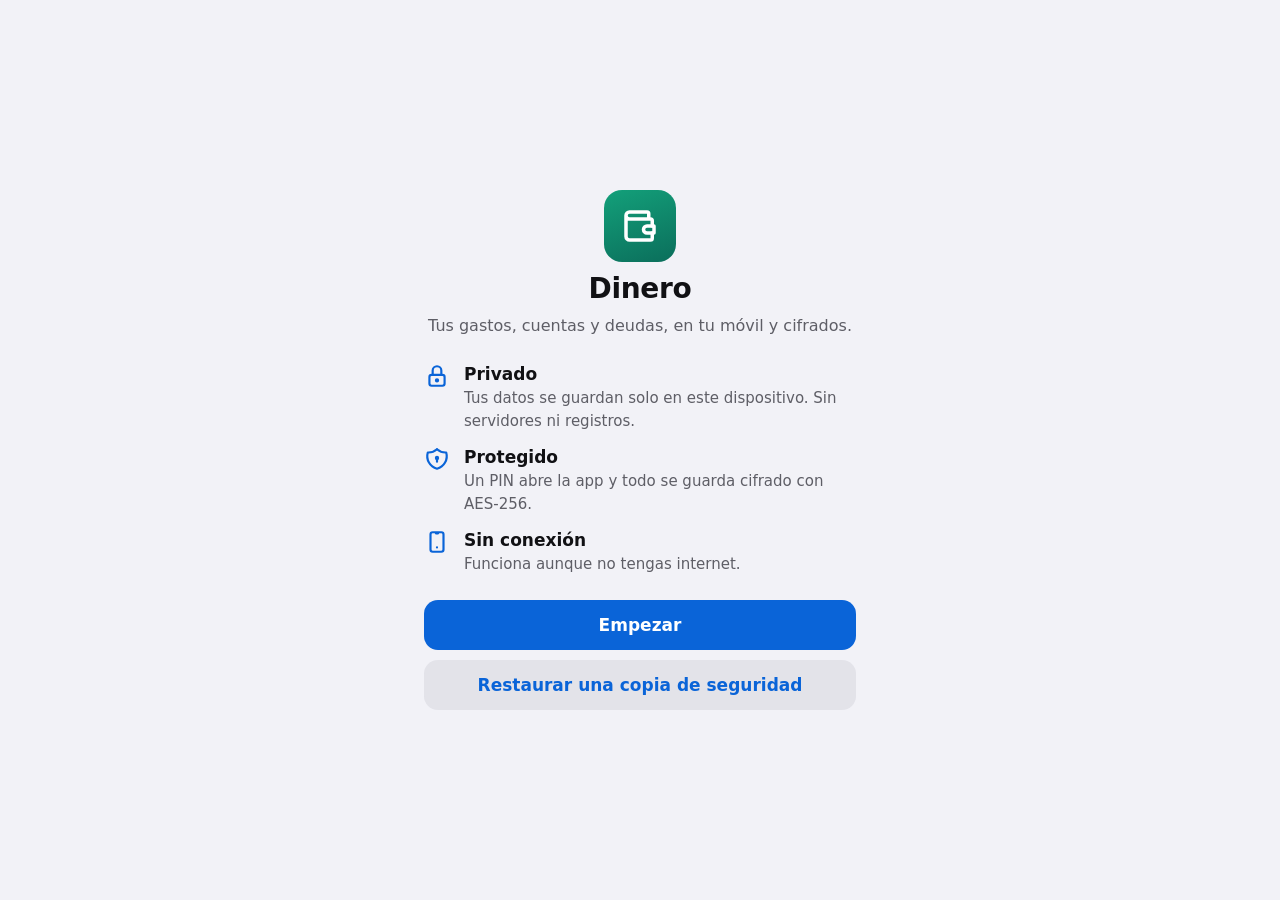
==== app/index.html @ c1103049 "Interfaz completa: PIN, movimientos, deudas, análisis y copias - Pantallas de bienvenida, PIN con lí" ====
<!doctype html>
<html lang="es">
<head>
  <meta charset="utf-8">
  <meta name="viewport" content="width=device-width, initial-scale=1, viewport-fit=cover">
  <meta http-equiv="Content-Security-Policy" content="default-src 'none'; script-src 'self'; style-src 'self'; img-src 'self'; connect-src 'self'; manifest-src 'self'; worker-src 'self'; base-uri 'none'; form-action 'none'; object-src 'none'; require-trusted-types-for 'script'; trusted-types app-sw">
  <meta name="referrer" content="no-referrer">
  <meta name="color-scheme" content="light dark">
  <meta name="theme-color" content="#F2F2F7" media="(prefers-color-scheme: light)">
  <meta name="theme-color" content="#000000" media="(prefers-color-scheme: dark)">
  <meta name="mobile-web-app-capable" content="yes">
  <meta name="apple-mobile-web-app-capable" content="yes">
  <meta name="apple-mobile-web-app-title" content="Dinero">
  <meta name="apple-mobile-web-app-status-bar-style" content="default">
  <meta name="format-detection" content="telephone=no">
  <meta name="description" content="Gastos, cuentas y deudas, cifrados en tu móvil.">
  <title>Dinero</title>
  <link rel="manifest" href="manifest.webmanifest">
  <link rel="icon" href="icons/icon.svg" type="image/svg+xml">
  <link rel="apple-touch-icon" href="icons/apple-touch-icon.png">
  <link rel="stylesheet" href="css/app.css">
  <script type="module" src="js/main.js"></script>
</head>
<body>
  <div id="app"></div>
  <noscript><p class="screen">Dinero necesita JavaScript para funcionar.</p></noscript>
</body>
</html>
---- app/css/app.css ----
/* Dinero — estilos. Sin dependencias ni fuentes externas. Modo claro/oscuro según el sistema. */

/* ---------------------------------------------------------------- Tokens */
:root {
  color-scheme: light dark;
  --bg: #F2F2F7;
  --bg-elev: #FFFFFF;
  --bg-elev-2: #E9E9EE;
  --fill: rgba(118, 118, 128, 0.12);
  --fill-strong: rgba(118, 118, 128, 0.22);
  --text: #111114;
  --text-2: #5E5E66;
  --text-3: #8A8A92;
  --sep: rgba(60, 60, 67, 0.18);
  --accent: #0A64D8;
  --accent-fill: #0A64D8;
  --accent-bg: #E7F0FD;
  --pos: #1B7F3A;
  --pos-fill: #2E9E4F;
  --neg: #C42B1C;
  --neg-bg: #FDECEA;
  --warn: #9A5800;
  --warn-fill: #E09100;
  --warn-bg: #FFF3DD;
  --seg-on: #FFFFFF;
  --toast-bg: rgba(28, 28, 30, 0.95);
  --shadow: 0 1px 2px rgba(0, 0, 0, 0.05);
  --radius: 12px;
  --tabbar-h: 56px;
  --safe-top: env(safe-area-inset-top, 0px);
  --safe-bottom: env(safe-area-inset-bottom, 0px);
  --kb: 0px;
  --font: -apple-system, BlinkMacSystemFont, "SF Pro Text", system-ui, "Segoe UI", Roboto, "Helvetica Neue", Arial, sans-serif;
}

@media (prefers-color-scheme: dark) {
  :root {
    --bg: #000000;
    --bg-elev: #1C1C1E;
    --bg-elev-2: #2C2C2E;
    --fill: rgba(118, 118, 128, 0.24);
    --fill-strong: rgba(118, 118, 128, 0.38);
    --text: #F5F5F7;
    --text-2: #AEAEB5;
    --text-3: #7C7C84;
    --sep: rgba(84, 84, 88, 0.65);
    --accent: #5AA2FF;
    --accent-fill: #1F6FEB;
    --accent-bg: rgba(90, 162, 255, 0.16);
    --pos: #45D16E;
    --pos-fill: #30B055;
    --neg: #FF6B5E;
    --neg-bg: rgba(255, 107, 94, 0.16);
    --warn: #FFB547;
    --warn-fill: #F0A020;
    --warn-bg: rgba(255, 181, 71, 0.16);
    --seg-on: #636366;
    --toast-bg: rgba(58, 58, 60, 0.97);
    --shadow: none;
  }
}

/* Colores de cuentas y categorías (contraste ≥ 4,2:1 con el símbolo blanco) */
.tone-blue { --tone: #1C64D4; }
.tone-indigo { --tone: #4B4FD8; }
.tone-purple { --tone: #7A3FD1; }
.tone-pink { --tone: #C2255C; }
.tone-red { --tone: #D92D20; }
.tone-orange { --tone: #D9480F; }
.tone-amber { --tone: #B26B00; }
.tone-green { --tone: #2B8A3E; }
.tone-teal { --tone: #0B7D86; }
.tone-cyan { --tone: #1577A8; }
.tone-brown { --tone: #8A5A3B; }
.tone-gray { --tone: #5F6670; }
.tone-graphite { --tone: #343A40; }

/* ---------------------------------------------------------------- Base */
*, *::before, *::after { box-sizing: border-box; }
html { -webkit-text-size-adjust: 100%; text-size-adjust: 100%; background: var(--bg); }
body {
  margin: 0;
  min-height: 100dvh;
  background: var(--bg);
  color: var(--text);
  font: 17px/1.35 var(--font);
  -webkit-font-smoothing: antialiased;
  overscroll-behavior-y: none;
  -webkit-tap-highlight-color: transparent;
}
button, input, select, textarea { font: inherit; color: inherit; }
button { cursor: pointer; touch-action: manipulation; -webkit-user-select: none; user-select: none; }
a { color: var(--accent); }
h1, h2, h3, p { margin: 0; }
:focus-visible { outline: 2px solid var(--accent); outline-offset: 2px; }
[hidden] { display: none !important; }
.sr-only { position: absolute; width: 1px; height: 1px; padding: 0; margin: -1px; overflow: hidden; clip: rect(0 0 0 0); white-space: nowrap; border: 0; }
.num { font-variant-numeric: tabular-nums; }
.muted { color: var(--text-2); }
.pos { color: var(--pos); }
.neg { color: var(--neg); }
.warn { color: var(--warn); }
.neutral { color: var(--text-2); }
.icon { display: block; flex: none; }

/* ---------------------------------------------------------------- Estructura */
.app { min-height: 100dvh; padding-bottom: calc(var(--tabbar-h) + var(--safe-bottom) + 96px); }
.app.no-tabbar { padding-bottom: calc(var(--safe-bottom) + 32px); }
.topbar {
  position: sticky;
  top: 0;
  z-index: 10;
  display: flex;
  align-items: center;
  gap: 4px;
  min-height: calc(var(--safe-top) + 52px);
  padding: calc(var(--safe-top) + 6px) 8px 6px 16px;
  background: color-mix(in srgb, var(--bg) 86%, transparent);
  -webkit-backdrop-filter: saturate(180%) blur(20px);
  backdrop-filter: saturate(180%) blur(20px);
}
.topbar h1 { flex: 1; min-width: 0; font-size: 30px; font-weight: 700; letter-spacing: -0.02em; white-space: nowrap; overflow: hidden; text-overflow: ellipsis; }
.topbar.sub { padding-left: 4px; }
.topbar.sub h1 { font-size: 17px; font-weight: 600; letter-spacing: 0; text-align: center; }
.topbar .back { display: inline-flex; align-items: center; gap: 0; min-width: 88px; }
.topbar .spacer { min-width: 88px; }
.topbar .actions { display: flex; align-items: center; justify-content: flex-end; min-width: 44px; }
.topbar.sub .actions { min-width: 88px; }
.view { display: grid; gap: 22px; max-width: 720px; margin: 0 auto; padding: 6px 16px 16px; }

.tabbar {
  position: fixed;
  left: 0;
  right: 0;
  bottom: 0;
  z-index: 20;
  display: grid;
  grid-template-columns: repeat(5, minmax(0, 1fr));
  height: calc(var(--tabbar-h) + var(--safe-bottom));
  padding-bottom: var(--safe-bottom);
  background: color-mix(in srgb, var(--bg-elev) 88%, transparent);
  -webkit-backdrop-filter: saturate(180%) blur(20px);
  backdrop-filter: saturate(180%) blur(20px);
  border-top: 0.5px solid var(--sep);
}
.tab {
  display: flex;
  flex-direction: column;
  align-items: center;
  justify-content: center;
  gap: 2px;
  min-width: 0;
  border: 0;
  background: none;
  color: var(--text-2);
  font-size: 11px;
  font-weight: 500;
  text-decoration: none;
}
.tab .icon { width: 26px; height: 26px; }
.tab[aria-current="page"] { color: var(--accent); }
.fab {
  position: fixed;
  right: 16px;
  bottom: calc(var(--tabbar-h) + var(--safe-bottom) + 16px);
  z-index: 15;
  display: grid;
  place-items: center;
  width: 58px;
  height: 58px;
  border: 0;
  border-radius: 50%;
  background: var(--accent-fill);
  color: #fff;
  box-shadow: 0 6px 18px rgba(0, 0, 0, 0.28);
}
.fab .icon { width: 28px; height: 28px; }
.fab:active { transform: scale(0.94); }

/* ---------------------------------------------------------------- Secciones y listas */
.section { display: grid; gap: 8px; }
.section-head { display: flex; align-items: baseline; justify-content: space-between; gap: 12px; margin: 0 4px; }
.section-title { font-size: 20px; font-weight: 700; letter-spacing: -0.01em; }
.section-link { border: 0; background: none; padding: 4px 0; color: var(--accent); font-size: 15px; }
.caption { font-size: 13px; color: var(--text-2); margin: 0 4px; }
.list { margin: 0; padding: 0; list-style: none; background: var(--bg-elev); border-radius: var(--radius); overflow: hidden; box-shadow: var(--shadow); }
.list > li { position: relative; }
.list > li + li::before { content: ""; position: absolute; top: 0; left: 64px; right: 0; border-top: 0.5px solid var(--sep); z-index: 1; }
.list.plain > li + li::before { left: 16px; }
.row {
  display: flex;
  align-items: center;
  gap: 12px;
  width: 100%;
  min-height: 52px;
  padding: 10px 16px;
  border: 0;
  background: none;
  color: inherit;
  text-align: left;
  text-decoration: none;
}
button.row:active, a.row:active { background: var(--fill); }
.row-main { flex: 1; min-width: 0; display: grid; gap: 1px; }
.row-title { overflow: hidden; text-overflow: ellipsis; white-space: nowrap; }
.row-sub { overflow: hidden; text-overflow: ellipsis; white-space: nowrap; font-size: 14px; color: var(--text-2); }
.row-value { flex: none; text-align: right; white-space: nowrap; font-variant-numeric: tabular-nums; }
.row-value small { display: block; font-size: 13px; color: var(--text-2); }
.row .chev { color: var(--text-3); width: 18px; height: 18px; margin-right: -4px; }
.row .check { color: var(--accent); }
.row.danger { color: var(--neg); justify-content: center; }
.row.accent { color: var(--accent); }
.row .badge { margin-left: 6px; }
.day-head { display: flex; justify-content: space-between; margin: 0 4px; font-size: 13px; font-weight: 600; color: var(--text-2); text-transform: uppercase; letter-spacing: 0.02em; }

/* ---------------------------------------------------------------- Iconos de color */
.tile {
  display: grid;
  place-items: center;
  flex: none;
  width: 36px;
  height: 36px;
  border-radius: 9px;
  background: var(--tone, #5F6670);
  color: #fff;
}
@media (prefers-color-scheme: dark) {
  .tile { box-shadow: inset 0 0 0 0.5px rgba(255, 255, 255, 0.14); }
}
.tile .icon { width: 22px; height: 22px; }
.tile .letters { font-size: 12px; font-weight: 700; letter-spacing: 0.01em; line-height: 1; }
.tile.sm { width: 28px; height: 28px; border-radius: 7px; }
.tile.sm .icon { width: 17px; height: 17px; }
.tile.sm .letters { font-size: 10px; }
.tile.lg { width: 64px; height: 64px; border-radius: 16px; }
.tile.lg .icon { width: 36px; height: 36px; }
.tile.lg .letters { font-size: 20px; }

/* ---------------------------------------------------------------- Tarjetas y cifras */
.card { display: grid; gap: 14px; padding: 16px; background: var(--bg-elev); border-radius: var(--radius); box-shadow: var(--shadow); }
button.card { width: 100%; border: 0; text-align: left; color: inherit; }
.card-head { display: flex; align-items: center; justify-content: space-between; gap: 12px; }
.card-title { font-size: 15px; font-weight: 600; color: var(--text-2); }
.hero-label { font-size: 15px; color: var(--text-2); }
.hero-value { font-size: 36px; font-weight: 700; letter-spacing: -0.02em; line-height: 1.1; }
.stats { display: grid; grid-template-columns: repeat(auto-fit, minmax(88px, 1fr)); gap: 12px 8px; }
.stats.two { grid-template-columns: repeat(2, minmax(0, 1fr)); }
.stat { display: grid; gap: 2px; min-width: 0; }
.stat-label { font-size: 13px; color: var(--text-2); }
.stat-value { font-size: clamp(13px, 3.8vw, 17px); font-weight: 600; white-space: nowrap; }
.kv { display: grid; grid-template-columns: 1fr auto; gap: 8px 0; margin: 0; font-variant-numeric: tabular-nums; }
.kv dt { color: var(--text-2); }
.kv dd { margin: 0; padding-left: 12px; text-align: right; }
.kv .total { font-weight: 700; color: var(--text); padding-top: 8px; border-top: 0.5px solid var(--sep); }
.notice { display: flex; gap: 12px; align-items: flex-start; padding: 14px 16px; border-radius: var(--radius); background: var(--accent-bg); }
.notice.warn { background: var(--warn-bg); }
.notice.danger { background: var(--neg-bg); }
.notice .icon { margin-top: 1px; color: var(--accent); }
.notice.warn .icon { color: var(--warn); }
.notice.danger .icon { color: var(--neg); }
.notice-body { flex: 1; display: grid; gap: 6px; font-size: 15px; }
.notice-title { font-weight: 600; }
.notice-actions { display: flex; flex-wrap: wrap; gap: 8px; margin-top: 4px; }
.badge { display: inline-block; padding: 2px 8px; border-radius: 10px; font-size: 12px; font-weight: 600; background: var(--fill); color: var(--text-2); vertical-align: 1px; }
.badge.warn { background: var(--warn-bg); color: var(--warn); }
.badge.danger { background: var(--neg-bg); color: var(--neg); }
.badge.ok { background: color-mix(in srgb, var(--pos-fill) 16%, transparent); color: var(--pos); }

/* ---------------------------------------------------------------- Progreso */
.progress { height: 8px; border-radius: 4px; background: var(--fill); overflow: hidden; }
.progress > span { display: block; width: var(--p, 0%); height: 100%; border-radius: inherit; background: var(--accent-fill); }
.progress.ok > span { background: var(--pos-fill); }
.progress.warn > span { background: var(--warn-fill); }
.progress.over > span { background: var(--neg); }
.budget { display: grid; gap: 8px; padding: 12px 16px; }
.budget-top { display: flex; align-items: center; gap: 12px; }
.budget-meta { display: flex; justify-content: space-between; gap: 8px; font-size: 13px; color: var(--text-2); font-variant-numeric: tabular-nums; }

/* ---------------------------------------------------------------- Botones */
.btn {
  display: inline-flex;
  align-items: center;
  justify-content: center;
  gap: 8px;
  width: 100%;
  min-height: 50px;
  padding: 0 20px;
  border: 0;
  border-radius: 14px;
  background: var(--fill);
  color: var(--accent);
  font-size: 17px;
  font-weight: 600;
  text-decoration: none;
}
.btn.primary { background: var(--accent-fill); color: #fff; }
.btn.danger { background: var(--neg-bg); color: var(--neg); }
.btn.small { width: auto; min-height: 36px; padding: 0 14px; border-radius: 18px; font-size: 15px; }
.btn:active { opacity: 0.75; }
.btn[aria-busy="true"] { opacity: 0.6; pointer-events: none; }
.btn-row { display: grid; grid-template-columns: repeat(auto-fit, minmax(140px, 1fr)); gap: 10px; }
.btn-text { min-height: 44px; padding: 8px; border: 0; background: none; color: var(--accent); font-size: 17px; }
.btn-text.strong { font-weight: 600; }
.btn-text.danger { color: var(--neg); }
.icon-btn { display: grid; place-items: center; width: 44px; height: 44px; border: 0; border-radius: 50%; background: none; color: var(--accent); }
.icon-btn:active { background: var(--fill); }
.icon-btn .icon { width: 24px; height: 24px; }

/* ---------------------------------------------------------------- Controles */
.seg { display: grid; grid-auto-columns: minmax(0, 1fr); grid-auto-flow: column; gap: 2px; padding: 2px; border-radius: 9px; background: var(--fill); }
.seg button { min-height: 34px; padding: 0 6px; border: 0; border-radius: 7px; background: none; font-size: 15px; font-weight: 500; white-space: nowrap; overflow: hidden; text-overflow: ellipsis; }
.seg button[aria-pressed="true"] { background: var(--seg-on); box-shadow: 0 1px 3px rgba(0, 0, 0, 0.14); font-weight: 600; }
.month-nav { display: flex; align-items: center; justify-content: space-between; gap: 8px; }
.month-nav .label { flex: 1; text-align: center; font-size: 17px; font-weight: 600; }
.month-nav .today { font-size: 13px; font-weight: 500; }
.toolbar { display: flex; gap: 8px; align-items: center; }
.search { position: relative; flex: 1; }
.search .icon { position: absolute; left: 10px; top: 50%; transform: translateY(-50%); width: 18px; height: 18px; color: var(--text-3); pointer-events: none; }
.search input { width: 100%; min-height: 40px; padding: 8px 12px 8px 36px; border: 0; border-radius: 10px; background: var(--fill); font-size: 17px; }

/* ---------------------------------------------------------------- Formularios */
.form { display: grid; gap: 18px; }
.field { display: grid; gap: 6px; min-width: 0; }
.field-label { margin: 0 4px; font-size: 13px; font-weight: 600; color: var(--text-2); text-transform: uppercase; letter-spacing: 0.02em; }
.input, .select {
  width: 100%;
  min-height: 48px;
  padding: 12px 14px;
  border: 0;
  border-radius: 12px;
  background: var(--bg-elev);
  font-size: 17px;
  box-shadow: var(--shadow);
}
.select { appearance: none; -webkit-appearance: none; background-image: none; }
.input::placeholder { color: var(--text-3); }
.input:focus, .select:focus { outline: 2px solid var(--accent); outline-offset: 0; }
.input[aria-invalid="true"] { outline: 2px solid var(--neg); }
.card .input, .card .select { background: var(--bg); box-shadow: none; }
input[type="date"].input { min-height: 48px; display: block; -webkit-appearance: none; appearance: none; text-align: left; }
input[type="date"].input::-webkit-date-and-time-value { text-align: left; }
.amount-field { display: flex; align-items: baseline; justify-content: center; gap: 6px; padding: 8px 0 4px; }
.amount-field input {
  width: 100%;
  min-width: 0;
  max-width: 280px;
  border: 0;
  background: none;
  font-size: 44px;
  font-weight: 700;
  letter-spacing: -0.02em;
  text-align: right;
  font-variant-numeric: tabular-nums;
  padding: 0;
}
.amount-field input:focus { outline: none; }
.amount-field input::placeholder { color: var(--text-3); }
.amount-field .currency { font-size: 32px; font-weight: 600; color: var(--text-2); }
.amount-compact-wrap { position: relative; }
.amount-compact-wrap span { position: absolute; right: 14px; top: 50%; transform: translateY(-50%); color: var(--text-2); pointer-events: none; }
.amount-compact { padding-right: 34px; text-align: right; }
.help { margin: 0 4px; font-size: 13px; color: var(--text-2); }
.error { margin: 0 4px; font-size: 14px; color: var(--neg); }
.error:empty { display: none; }
.quick { display: flex; flex-wrap: wrap; gap: 8px; }
.switch-row { display: flex; align-items: center; justify-content: space-between; gap: 12px; min-height: 52px; padding: 8px 16px; }
.switch-row label { flex: 1; }
.switch-row .row-sub { white-space: normal; }
.toggle {
  appearance: none;
  -webkit-appearance: none;
  position: relative;
  flex: none;
  width: 51px;
  height: 31px;
  margin: 0;
  border-radius: 16px;
  background: var(--fill-strong);
  transition: background 0.2s;
}
.toggle::after {
  content: "";
  position: absolute;
  top: 2px;
  left: 2px;
  width: 27px;
  height: 27px;
  border-radius: 50%;
  background: #fff;
  box-shadow: 0 2px 4px rgba(0, 0, 0, 0.22);
  transition: transform 0.2s;
}
.toggle:checked { background: var(--pos-fill); }
.toggle:checked::after { transform: translateX(20px); }
.stepper { display: inline-flex; align-items: center; gap: 4px; padding: 2px; border-radius: 10px; background: var(--fill); }
.stepper button { width: 40px; height: 34px; border: 0; border-radius: 8px; background: none; color: var(--accent); font-size: 20px; }
.stepper output { min-width: 28px; text-align: center; font-weight: 600; font-variant-numeric: tabular-nums; }

/* Selectores: chips, categorías, iconos y colores */
.chips { display: flex; gap: 8px; margin: 0 -16px; padding: 2px 16px; overflow-x: auto; scrollbar-width: none; overscroll-behavior-x: contain; }
.chips::-webkit-scrollbar { display: none; }
.chip {
  display: inline-flex;
  align-items: center;
  flex: none;
  gap: 8px;
  min-height: 42px;
  padding: 6px 14px 6px 6px;
  border: 0;
  border-radius: 21px;
  background: var(--bg-elev);
  box-shadow: inset 0 0 0 1px var(--sep);
  font-size: 15px;
  white-space: nowrap;
}
.chip.text-only { padding: 6px 14px; }
.chip[aria-pressed="true"] { background: var(--accent-bg); box-shadow: inset 0 0 0 2px var(--accent); font-weight: 600; }
.pick-grid { display: grid; grid-template-columns: repeat(auto-fill, minmax(76px, 1fr)); gap: 8px 4px; }
.pick {
  display: flex;
  flex-direction: column;
  align-items: center;
  gap: 6px;
  min-width: 0;
  padding: 8px 2px 6px;
  border: 0;
  border-radius: 12px;
  background: none;
  color: var(--text-2);
  font-size: 12px;
}
.pick span { max-width: 100%; overflow: hidden; text-overflow: ellipsis; white-space: nowrap; }
.pick[aria-pressed="true"] { background: var(--accent-bg); color: var(--text); font-weight: 600; }
.pick[aria-pressed="true"] .tile { box-shadow: 0 0 0 2px var(--bg), 0 0 0 4px var(--accent); }
.icon-grid { display: grid; grid-template-columns: repeat(auto-fill, minmax(52px, 1fr)); gap: 8px; }
.icon-choice { display: grid; place-items: center; height: 52px; border: 0; border-radius: 12px; background: var(--bg-elev); color: var(--text); }
.icon-choice .icon { width: 26px; height: 26px; }
.icon-choice[aria-pressed="true"] { background: var(--tone, var(--accent-fill)); color: #fff; }
.swatches { display: flex; flex-wrap: wrap; gap: 12px; }
.swatch { width: 38px; height: 38px; border: 0; border-radius: 50%; background: var(--tone); }
.swatch[aria-pressed="true"] { box-shadow: 0 0 0 3px var(--bg), 0 0 0 5px var(--tone); }
.preview { display: flex; justify-content: center; padding: 6px 0; }

/* ---------------------------------------------------------------- Hojas (diálogos inferiores) */
dialog.sheet {
  position: fixed;
  inset: auto 0 0 0;
  display: flex;
  flex-direction: column;
  width: 100%;
  max-width: 640px;
  height: auto;
  max-height: calc(100dvh - var(--safe-top) - 12px);
  margin: 0 auto;
  padding: 0;
  border: 0;
  border-radius: 14px 14px 0 0;
  background: var(--bg);
  color: var(--text);
  overflow: hidden;
  overscroll-behavior: contain;
}
dialog.sheet.tall { height: calc(100dvh - var(--safe-top) - 12px); }
dialog.sheet:not([open]) { display: none; }
dialog.sheet::backdrop { background: rgba(0, 0, 0, 0.42); }
dialog.sheet[open] { animation: sheet-in 0.32s cubic-bezier(0.2, 0.9, 0.25, 1); }
dialog.sheet.closing { animation: sheet-out 0.22s ease-in forwards; }
.sheet-head { display: grid; grid-template-columns: minmax(0, 1fr) auto minmax(0, 1fr); align-items: center; gap: 4px; padding: 6px 8px 2px; }
.sheet-head > :first-child { justify-self: start; }
.sheet-head > :last-child { justify-self: end; }
.sheet-title { max-width: 60vw; font-size: 17px; font-weight: 600; text-align: center; white-space: nowrap; overflow: hidden; text-overflow: ellipsis; }
.sheet-body { flex: 1; display: grid; grid-auto-rows: max-content; align-content: start; gap: 20px; padding: 10px 16px calc(24px + var(--safe-bottom) + var(--kb)); overflow-y: auto; overscroll-behavior: contain; -webkit-overflow-scrolling: touch; }
@keyframes sheet-in { from { transform: translateY(100%); } to { transform: none; } }
@keyframes sheet-out { from { transform: none; } to { transform: translateY(100%); } }

dialog.alert {
  width: min(320px, calc(100vw - 48px));
  padding: 0;
  border: 0;
  border-radius: 16px;
  background: var(--bg-elev);
  color: var(--text);
  text-align: center;
}
dialog.alert::backdrop { background: rgba(0, 0, 0, 0.42); }
dialog.alert[open] { animation: alert-in 0.2s ease-out; }
.alert-body { display: grid; gap: 8px; padding: 20px 18px 16px; }
.alert-title { font-size: 17px; font-weight: 600; }
.alert-text { font-size: 15px; color: var(--text-2); }
.alert-body .input { margin-top: 8px; background: var(--bg); text-align: center; }
.alert-actions { display: grid; grid-auto-flow: column; grid-auto-columns: 1fr; border-top: 0.5px solid var(--sep); }
.alert-actions button { min-height: 46px; border: 0; background: none; color: var(--accent); font-size: 17px; }
.alert-actions button + button { border-left: 0.5px solid var(--sep); }
.alert-actions .strong { font-weight: 600; }
.alert-actions .danger { color: var(--neg); font-weight: 600; }
@keyframes alert-in { from { transform: scale(1.08); opacity: 0; } to { transform: none; opacity: 1; } }

/* ---------------------------------------------------------------- Avisos (toasts) */
.toasts {
  position: fixed;
  inset: auto 0 calc(var(--tabbar-h) + var(--safe-bottom) + 88px) 0;
  z-index: 1000;
  display: grid;
  justify-items: center;
  gap: 8px;
  width: 100%;
  max-width: none;
  height: auto;
  margin: 0;
  padding: 0 16px;
  border: 0;
  background: none;
  overflow: visible;
  pointer-events: none;
}
.toasts:popover-open { display: grid; }
.toast {
  display: flex;
  align-items: center;
  gap: 16px;
  width: 100%;
  max-width: 520px;
  padding: 12px 16px;
  border-radius: 14px;
  background: var(--toast-bg);
  color: #fff;
  font-size: 15px;
  box-shadow: 0 8px 24px rgba(0, 0, 0, 0.25);
  pointer-events: auto;
  animation: toast-in 0.25s ease-out;
}
.toast span { flex: 1; }
.toast button { border: 0; background: none; color: #7DBBFF; font-size: 15px; font-weight: 700; padding: 4px 0; }
.toast.error { background: #B3261E; }
.toast.error button { color: #fff; }
@keyframes toast-in { from { transform: translateY(12px); opacity: 0; } to { transform: none; opacity: 1; } }

/* ---------------------------------------------------------------- Bloqueo, PIN y bienvenida */
.screen {
  display: grid;
  align-content: center;
  justify-items: center;
  gap: 22px;
  min-height: 100dvh;
  max-width: 480px;
  margin: 0 auto;
  padding: calc(var(--safe-top) + 24px) 24px calc(var(--safe-bottom) + 24px);
  text-align: center;
}
.screen.top { align-content: start; }
.screen .lead { display: grid; gap: 8px; justify-items: center; }
.screen h1 { font-size: 28px; font-weight: 700; letter-spacing: -0.01em; }
.screen .text { color: var(--text-2); font-size: 16px; }
.screen .actions { display: grid; gap: 10px; width: 100%; }
.screen .notice, .screen .form, .screen .card { width: 100%; text-align: left; }
.app-mark {
  display: grid;
  place-items: center;
  width: 72px;
  height: 72px;
  border-radius: 18px;
  background: linear-gradient(160deg, #13A07A, #0B6E5B);
  color: #fff;
}
.app-mark .icon { width: 42px; height: 42px; }
.benefits { display: grid; gap: 14px; width: 100%; padding: 4px 0; margin: 0; list-style: none; text-align: left; }
.benefits li { display: flex; gap: 14px; align-items: flex-start; }
.benefits .icon { color: var(--accent); width: 26px; height: 26px; }
.benefits strong { display: block; }
.benefits span { color: var(--text-2); font-size: 15px; }
.pin-dots { display: flex; gap: 18px; justify-content: center; }
.pin-dots span { width: 14px; height: 14px; border-radius: 50%; border: 1.5px solid var(--text-2); transition: background 0.1s; }
.pin-dots span.on { background: var(--text); border-color: var(--text); }
.pin-dots.shake { animation: shake 0.42s; }
.pin-msg { min-height: 22px; font-size: 15px; color: var(--text-2); }
.pin-msg.error { color: var(--neg); }
.pin-pad { display: grid; grid-template-columns: repeat(3, 76px); gap: 16px 26px; justify-content: center; }
.pin-key {
  display: grid;
  place-items: center;
  width: 76px;
  height: 76px;
  border: 0;
  border-radius: 50%;
  background: var(--fill);
  font-size: 30px;
  font-weight: 400;
  font-variant-numeric: tabular-nums;
}
.pin-key:active { background: var(--fill-strong); }
.pin-key.ghost { background: none; }
.pin-key.ghost .icon { width: 28px; height: 28px; }
.pin-pad[aria-disabled="true"] { opacity: 0.45; pointer-events: none; }
.spinner { width: 28px; height: 28px; border: 3px solid var(--fill-strong); border-top-color: var(--accent); border-radius: 50%; animation: spin 0.8s linear infinite; }
@keyframes spin { to { transform: rotate(360deg); } }
@keyframes shake { 10%, 90% { transform: translateX(-2px); } 20%, 80% { transform: translateX(4px); } 30%, 50%, 70% { transform: translateX(-8px); } 40%, 60% { transform: translateX(8px); } }

/* Al salir de la app se ocultan los datos (la captura del selector de apps no los muestra) */
html.private #app,
html.private dialog,
html.private .toasts { visibility: hidden; }
html.private body { background: var(--bg) url("../icons/icon.svg") center / 72px no-repeat; }

/* ---------------------------------------------------------------- Estados vacíos */
.empty { display: grid; justify-items: center; gap: 10px; padding: 28px 16px; text-align: center; color: var(--text-2); }
.empty .icon { width: 40px; height: 40px; color: var(--text-3); }
.empty strong { color: var(--text); font-size: 17px; }

/* ---------------------------------------------------------------- Gráficas */
/* Colores de series validados (guía dataviz): contraste y separación para daltonismo */
:root { --series-1: #2a78d6; --series-income: #1baf7a; --series-expense: #eb6834; }
@media (prefers-color-scheme: dark) {
  :root { --series-1: #3987e5; --series-income: #199e70; --series-expense: #d95926; }
}
.chart-box { display: grid; gap: 8px; }
.chart { display: block; width: 100%; max-width: 520px; height: auto; margin: 0 auto; overflow: visible; }
.chart text { fill: var(--text-2); font-size: 11px; font-family: var(--font); font-variant-numeric: tabular-nums; }
.chart .grid { stroke: var(--sep); stroke-width: 1; }
.chart .axis { stroke: var(--text-3); stroke-width: 1; }
.chart .sel-band { fill: var(--fill); }
.chart .series-income { fill: var(--series-income); }
.chart .series-expense { fill: var(--series-expense); }
.chart .line { fill: none; stroke: var(--series-1); stroke-width: 2; stroke-linejoin: round; stroke-linecap: round; }
.chart .area { fill: var(--series-1); opacity: 0.1; }
.chart .crosshair { stroke: var(--text-3); stroke-width: 1; }
.chart .dot { fill: var(--series-1); stroke: var(--bg-elev); stroke-width: 2; }
.chart .hit { fill: transparent; outline: none; cursor: pointer; }
.chart .hit:focus-visible { stroke: var(--accent); stroke-width: 2; }
.chart .segment { fill: var(--tone); stroke: var(--bg-elev); stroke-width: 2; }
.chart .donut-value { fill: var(--text); font-size: 15px; font-weight: 700; }
.chart .donut-caption { fill: var(--text-2); font-size: 11px; }
.donut { max-width: 148px; }
.donut-wrap { display: grid; grid-template-columns: 148px minmax(0, 1fr); gap: 16px; align-items: center; }
@media (max-width: 359px) { .donut-wrap { grid-template-columns: 1fr; justify-items: center; } }
.share-list { display: grid; gap: 10px; margin: 0; padding: 0; list-style: none; min-width: 0; }
.share-list button { display: grid; grid-template-columns: auto minmax(0, 1fr) auto; align-items: center; gap: 8px; width: 100%; padding: 0; border: 0; background: none; text-align: left; font-size: 14px; }
.share-list .name { overflow: hidden; text-overflow: ellipsis; white-space: nowrap; }
.share-list .val { font-variant-numeric: tabular-nums; color: var(--text-2); }
.chart-legend { display: flex; flex-wrap: wrap; gap: 6px 14px; margin: 0; padding: 0; list-style: none; font-size: 13px; color: var(--text-2); }
.chart-legend li { display: inline-flex; align-items: center; gap: 6px; }
.chart-legend i { width: 10px; height: 10px; border-radius: 3px; }
.swatch-income { background: var(--series-income); }
.swatch-expense { background: var(--series-expense); }
.chart-tip { min-height: 20px; font-size: 14px; color: var(--text-2); }
.chart-tip strong { color: var(--text); font-variant-numeric: tabular-nums; }
.key { display: inline-block; width: 12px; height: 3px; margin-right: 4px; border-radius: 2px; vertical-align: middle; }
.key-income { background: var(--series-income); }
.key-expense { background: var(--series-expense); }
.table-view summary { padding: 4px 0; color: var(--accent); font-size: 15px; cursor: pointer; }
.table { width: 100%; margin-top: 8px; border-collapse: collapse; font-size: 14px; font-variant-numeric: tabular-nums; }
.table th, .table td { padding: 6px 4px; border-bottom: 0.5px solid var(--sep); font-weight: 400; text-align: right; }
.table th:first-child { text-align: left; }
.table thead th { font-size: 13px; color: var(--text-2); }

/* ---------------------------------------------------------------- Movimiento reducido */
@media (prefers-reduced-motion: reduce) {
  *, *::before, *::after { animation-duration: 0.01ms !important; transition-duration: 0.01ms !important; }
}

/* Pantallas anchas (iPad, ordenador) */
@media (min-width: 760px) {
  .tabbar { left: 50%; right: auto; width: 520px; transform: translateX(-50%); border-radius: 18px 18px 0 0; border: 0.5px solid var(--sep); border-bottom: 0; }
  .fab { right: max(16px, calc(50% - 344px)); }
}
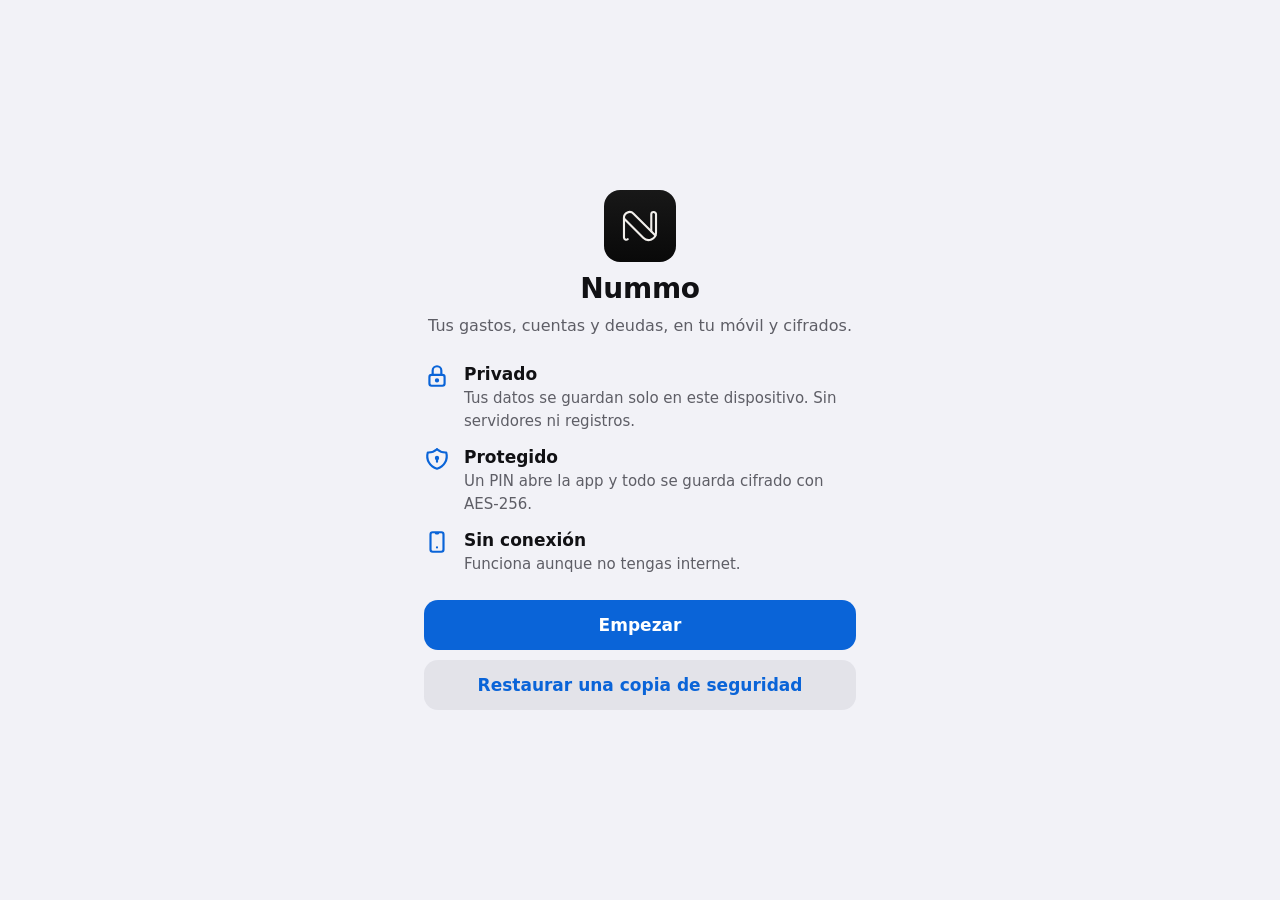
==== commit 1976a4dc: "Nummo: nuevo nombre y logo de la app - Nombre «Nummo» en el manifest, títulos, pantallas, avisos y d" ====
--- a/app/index.html
+++ b/app/index.html
@@ -6,23 +6,23 @@
   <meta http-equiv="Content-Security-Policy" content="default-src 'none'; script-src 'self'; style-src 'self'; img-src 'self'; connect-src 'self'; manifest-src 'self'; worker-src 'self'; base-uri 'none'; form-action 'none'; object-src 'none'; require-trusted-types-for 'script'; trusted-types app-sw">
   <meta name="referrer" content="no-referrer">
   <meta name="color-scheme" content="light dark">
-  <meta name="theme-color" content="#F2F2F7" media="(prefers-color-scheme: light)">
-  <meta name="theme-color" content="#000000" media="(prefers-color-scheme: dark)">
+  <meta name="theme-color" content="#0A64D8">
   <meta name="mobile-web-app-capable" content="yes">
   <meta name="apple-mobile-web-app-capable" content="yes">
-  <meta name="apple-mobile-web-app-title" content="Dinero">
+  <meta name="apple-mobile-web-app-title" content="Nummo">
   <meta name="apple-mobile-web-app-status-bar-style" content="default">
   <meta name="format-detection" content="telephone=no">
   <meta name="description" content="Gastos, cuentas y deudas, cifrados en tu móvil.">
-  <title>Dinero</title>
+  <title>Nummo</title>
   <link rel="manifest" href="manifest.webmanifest">
   <link rel="icon" href="icons/icon.svg" type="image/svg+xml">
   <link rel="apple-touch-icon" href="icons/apple-touch-icon.png">
+  <script src="js/theme-boot.js"></script>
   <link rel="stylesheet" href="css/app.css">
   <script type="module" src="js/main.js"></script>
 </head>
 <body>
   <div id="app"></div>
-  <noscript><p class="screen">Dinero necesita JavaScript para funcionar.</p></noscript>
+  <noscript><p class="screen">Nummo necesita JavaScript para funcionar.</p></noscript>
 </body>
 </html>
--- a/app/css/app.css
+++ b/app/css/app.css
@@ -1,8 +1,10 @@
-/* Dinero — estilos. Sin dependencias ni fuentes externas. Modo claro/oscuro según el sistema. */
+/* Nummo — estilos. Sin dependencias ni fuentes externas.
+   Modo claro/oscuro: lo fija la app con data-theme en <html> (js/theme-boot.js y ui/theme.js),
+   por defecto según el sistema. El color de acento elegido sobrescribe --accent* en línea. */
 
 /* ---------------------------------------------------------------- Tokens */
 :root {
-  color-scheme: light dark;
+  color-scheme: light;
   --bg: #F2F2F7;
   --bg-elev: #FFFFFF;
   --bg-elev-2: #E9E9EE;
@@ -15,6 +17,7 @@
   --accent: #0A64D8;
   --accent-fill: #0A64D8;
   --accent-bg: #E7F0FD;
+  --on-accent: #FFFFFF;
   --pos: #1B7F3A;
   --pos-fill: #2E9E4F;
   --neg: #C42B1C;
@@ -30,34 +33,41 @@
   --safe-top: env(safe-area-inset-top, 0px);
   --safe-bottom: env(safe-area-inset-bottom, 0px);
   --kb: 0px;
+  /* Series de gráficas validadas (guía dataviz): contraste y separación para daltonismo */
+  --series-1: #2a78d6;
+  --series-income: #1baf7a;
+  --series-expense: #eb6834;
   --font: -apple-system, BlinkMacSystemFont, "SF Pro Text", system-ui, "Segoe UI", Roboto, "Helvetica Neue", Arial, sans-serif;
 }
 
-@media (prefers-color-scheme: dark) {
-  :root {
-    --bg: #000000;
-    --bg-elev: #1C1C1E;
-    --bg-elev-2: #2C2C2E;
-    --fill: rgba(118, 118, 128, 0.24);
-    --fill-strong: rgba(118, 118, 128, 0.38);
-    --text: #F5F5F7;
-    --text-2: #AEAEB5;
-    --text-3: #7C7C84;
-    --sep: rgba(84, 84, 88, 0.65);
-    --accent: #5AA2FF;
-    --accent-fill: #1F6FEB;
-    --accent-bg: rgba(90, 162, 255, 0.16);
-    --pos: #45D16E;
-    --pos-fill: #30B055;
-    --neg: #FF6B5E;
-    --neg-bg: rgba(255, 107, 94, 0.16);
-    --warn: #FFB547;
-    --warn-fill: #F0A020;
-    --warn-bg: rgba(255, 181, 71, 0.16);
-    --seg-on: #636366;
-    --toast-bg: rgba(58, 58, 60, 0.97);
-    --shadow: none;
-  }
+:root[data-theme="dark"] {
+  color-scheme: dark;
+  --bg: #000000;
+  --bg-elev: #1C1C1E;
+  --bg-elev-2: #2C2C2E;
+  --fill: rgba(118, 118, 128, 0.24);
+  --fill-strong: rgba(118, 118, 128, 0.38);
+  --text: #F5F5F7;
+  --text-2: #AEAEB5;
+  --text-3: #7C7C84;
+  --sep: rgba(84, 84, 88, 0.65);
+  --accent: #5AA2FF;
+  --accent-fill: #1F6FEB;
+  --accent-bg: rgba(90, 162, 255, 0.16);
+  --on-accent: #FFFFFF;
+  --pos: #45D16E;
+  --pos-fill: #30B055;
+  --neg: #FF6B5E;
+  --neg-bg: rgba(255, 107, 94, 0.16);
+  --warn: #FFB547;
+  --warn-fill: #F0A020;
+  --warn-bg: rgba(255, 181, 71, 0.16);
+  --seg-on: #636366;
+  --toast-bg: rgba(58, 58, 60, 0.97);
+  --shadow: none;
+  --series-1: #3987e5;
+  --series-income: #199e70;
+  --series-expense: #d95926;
 }
 
 /* Colores de cuentas y categorías (contraste ≥ 4,2:1 con el símbolo blanco) */
@@ -93,6 +103,8 @@
 a { color: var(--accent); }
 h1, h2, h3, p { margin: 0; }
 :focus-visible { outline: 2px solid var(--accent); outline-offset: 2px; }
+/* Títulos enfocados por código al cambiar de pantalla (para lectores de pantalla): sin marco */
+h1[tabindex="-1"]:focus { outline: none; }
 [hidden] { display: none !important; }
 .sr-only { position: absolute; width: 1px; height: 1px; padding: 0; margin: -1px; overflow: hidden; clip: rect(0 0 0 0); white-space: nowrap; border: 0; }
 .num { font-variant-numeric: tabular-nums; }
@@ -105,7 +117,6 @@
 
 /* ---------------------------------------------------------------- Estructura */
 .app { min-height: 100dvh; padding-bottom: calc(var(--tabbar-h) + var(--safe-bottom) + 96px); }
-.app.no-tabbar { padding-bottom: calc(var(--safe-bottom) + 32px); }
 .topbar {
   position: sticky;
   top: 0;
@@ -123,7 +134,6 @@
 .topbar.sub { padding-left: 4px; }
 .topbar.sub h1 { font-size: 17px; font-weight: 600; letter-spacing: 0; text-align: center; }
 .topbar .back { display: inline-flex; align-items: center; gap: 0; min-width: 88px; }
-.topbar .spacer { min-width: 88px; }
 .topbar .actions { display: flex; align-items: center; justify-content: flex-end; min-width: 44px; }
 .topbar.sub .actions { min-width: 88px; }
 .view { display: grid; gap: 22px; max-width: 720px; margin: 0 auto; padding: 6px 16px 16px; }
@@ -171,7 +181,7 @@
   border: 0;
   border-radius: 50%;
   background: var(--accent-fill);
-  color: #fff;
+  color: var(--on-accent);
   box-shadow: 0 6px 18px rgba(0, 0, 0, 0.28);
 }
 .fab .icon { width: 28px; height: 28px; }
@@ -224,9 +234,7 @@
   background: var(--tone, #5F6670);
   color: #fff;
 }
-@media (prefers-color-scheme: dark) {
-  .tile { box-shadow: inset 0 0 0 0.5px rgba(255, 255, 255, 0.14); }
-}
+:root[data-theme="dark"] .tile { box-shadow: inset 0 0 0 0.5px rgba(255, 255, 255, 0.14); }
 .tile .icon { width: 22px; height: 22px; }
 .tile .letters { font-size: 12px; font-weight: 700; letter-spacing: 0.01em; line-height: 1; }
 .tile.sm { width: 28px; height: 28px; border-radius: 7px; }
@@ -273,6 +281,7 @@
 .progress.warn > span { background: var(--warn-fill); }
 .progress.over > span { background: var(--neg); }
 .budget { display: grid; gap: 8px; padding: 12px 16px; }
+.budget > .row-main { gap: 8px; }
 .budget-top { display: flex; align-items: center; gap: 12px; }
 .budget-meta { display: flex; justify-content: space-between; gap: 8px; font-size: 13px; color: var(--text-2); font-variant-numeric: tabular-nums; }
 
@@ -293,7 +302,7 @@
   font-weight: 600;
   text-decoration: none;
 }
-.btn.primary { background: var(--accent-fill); color: #fff; }
+.btn.primary { background: var(--accent-fill); color: var(--on-accent); }
 .btn.danger { background: var(--neg-bg); color: var(--neg); }
 .btn.small { width: auto; min-height: 36px; padding: 0 14px; border-radius: 18px; font-size: 15px; }
 .btn:active { opacity: 0.75; }
@@ -359,6 +368,9 @@
 .amount-compact-wrap { position: relative; }
 .amount-compact-wrap span { position: absolute; right: 14px; top: 50%; transform: translateY(-50%); color: var(--text-2); pointer-events: none; }
 .amount-compact { padding-right: 34px; text-align: right; }
+.amount-row { display: flex; gap: 8px; }
+.amount-row .amount-compact-wrap { flex: 1; min-width: 0; }
+.sign-toggle { flex: none; min-width: 56px; border: 0; border-radius: 12px; background: var(--fill); color: var(--accent); font-size: 17px; font-weight: 600; }
 .help { margin: 0 4px; font-size: 13px; color: var(--text-2); }
 .error { margin: 0 4px; font-size: 14px; color: var(--neg); }
 .error:empty { display: none; }
@@ -390,7 +402,7 @@
   box-shadow: 0 2px 4px rgba(0, 0, 0, 0.22);
   transition: transform 0.2s;
 }
-.toggle:checked { background: var(--pos-fill); }
+.toggle:checked { background: var(--accent-fill); }
 .toggle:checked::after { transform: translateX(20px); }
 .stepper { display: inline-flex; align-items: center; gap: 4px; padding: 2px; border-radius: 10px; background: var(--fill); }
 .stepper button { width: 40px; height: 34px; border: 0; border-radius: 8px; background: none; color: var(--accent); font-size: 20px; }
@@ -440,6 +452,25 @@
 .swatch { width: 38px; height: 38px; border: 0; border-radius: 50%; background: var(--tone); }
 .swatch[aria-pressed="true"] { box-shadow: 0 0 0 3px var(--bg), 0 0 0 5px var(--tone); }
 .preview { display: flex; justify-content: center; padding: 6px 0; }
+.swatch-picker {
+  position: relative;
+  display: grid;
+  place-items: center;
+  width: 38px;
+  height: 38px;
+  border-radius: 50%;
+  background: conic-gradient(#FF3B30, #FFCC00, #34C759, #00A6A6, #0A64D8, #AF52DE, #FF2D55, #FF3B30);
+  color: #fff;
+  cursor: pointer;
+}
+.swatch-picker input { position: absolute; inset: 0; width: 100%; height: 100%; margin: 0; padding: 0; border: 0; opacity: 0; cursor: pointer; }
+.swatch-picker .icon { position: relative; pointer-events: none; filter: drop-shadow(0 1px 1px rgba(0, 0, 0, 0.45)); }
+.swatch-picker.selected { box-shadow: 0 0 0 3px var(--bg), 0 0 0 5px var(--tone); }
+.swatch-picker.selected::after { content: ""; position: absolute; inset: 8px; border-radius: 50%; background: var(--tone); box-shadow: 0 0 0 2px #fff; pointer-events: none; }
+.swatch-picker.selected .icon { display: none; }
+.swatch-picker:focus-within { outline: 2px solid var(--accent); outline-offset: 3px; }
+.theme-preview { gap: 16px; }
+.theme-preview .switch-row { padding: 0; min-height: 0; }
 
 /* ---------------------------------------------------------------- Hojas (diálogos inferiores) */
 dialog.sheet {
@@ -553,14 +584,16 @@
 .screen .text { color: var(--text-2); font-size: 16px; }
 .screen .actions { display: grid; gap: 10px; width: 100%; }
 .screen .notice, .screen .form, .screen .card { width: 100%; text-align: left; }
+.app-logo { display: block; width: 72px; height: 72px; }
+:root[data-theme="dark"] .app-logo { border-radius: 16px; box-shadow: 0 0 0 1px var(--sep); } /* placa oscura sobre fondo negro */
 .app-mark {
   display: grid;
   place-items: center;
   width: 72px;
   height: 72px;
-  border-radius: 18px;
-  background: linear-gradient(160deg, #13A07A, #0B6E5B);
-  color: #fff;
+  border-radius: 16px;
+  background: linear-gradient(180deg, #181818, #090909);
+  color: #F2EFEB;
 }
 .app-mark .icon { width: 42px; height: 42px; }
 .benefits { display: grid; gap: 14px; width: 100%; padding: 4px 0; margin: 0; list-style: none; text-align: left; }
@@ -591,8 +624,6 @@
 .pin-key.ghost { background: none; }
 .pin-key.ghost .icon { width: 28px; height: 28px; }
 .pin-pad[aria-disabled="true"] { opacity: 0.45; pointer-events: none; }
-.spinner { width: 28px; height: 28px; border: 3px solid var(--fill-strong); border-top-color: var(--accent); border-radius: 50%; animation: spin 0.8s linear infinite; }
-@keyframes spin { to { transform: rotate(360deg); } }
 @keyframes shake { 10%, 90% { transform: translateX(-2px); } 20%, 80% { transform: translateX(4px); } 30%, 50%, 70% { transform: translateX(-8px); } 40%, 60% { transform: translateX(8px); } }
 
 /* Al salir de la app se ocultan los datos (la captura del selector de apps no los muestra) */
@@ -607,11 +638,6 @@
 .empty strong { color: var(--text); font-size: 17px; }
 
 /* ---------------------------------------------------------------- Gráficas */
-/* Colores de series validados (guía dataviz): contraste y separación para daltonismo */
-:root { --series-1: #2a78d6; --series-income: #1baf7a; --series-expense: #eb6834; }
-@media (prefers-color-scheme: dark) {
-  :root { --series-1: #3987e5; --series-income: #199e70; --series-expense: #d95926; }
-}
 .chart-box { display: grid; gap: 8px; }
 .chart { display: block; width: 100%; max-width: 520px; height: auto; margin: 0 auto; overflow: visible; }
 .chart text { fill: var(--text-2); font-size: 11px; font-family: var(--font); font-variant-numeric: tabular-nums; }
